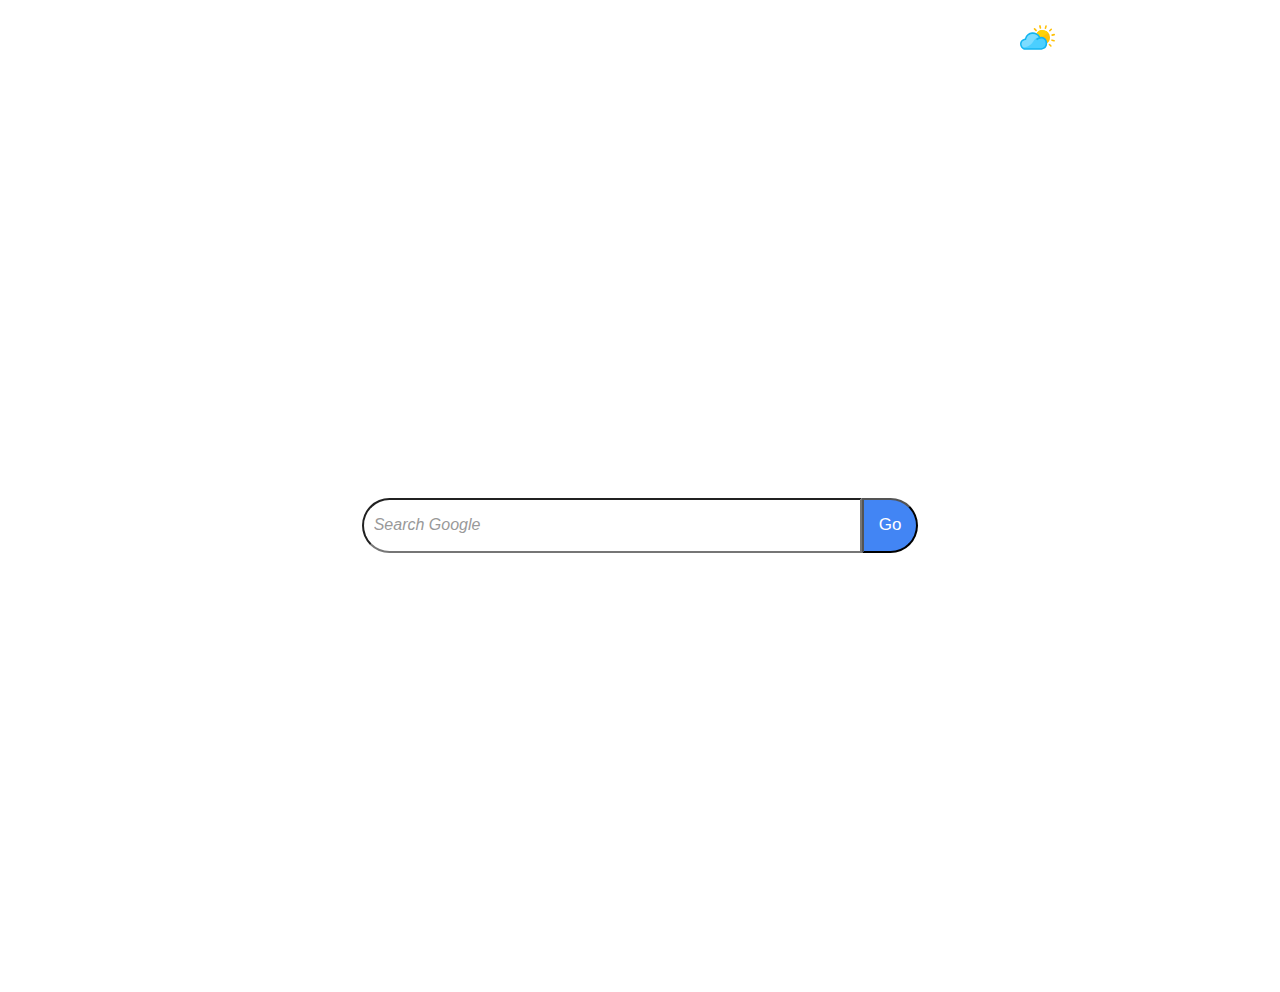
==== index.html @ b6020d90 "V1 upload" ====
<!DOCTYPE html>
<html lang="en">
<head>
    <meta charset="UTF-8">
    <meta name="viewport" content="width=device-width, initial-scale=1.0">
    <title>Redirect Example</title>
    <script>
        // JavaScript om het schermformaat te detecteren en door te verwijzen
        function redirectToCorrectPage() {
            if (window.innerWidth <= 768) {
                // Mobiel of tablet formaat
                window.location.href = 'phone.html';
            } else {
                // Desktop formaat
                window.location.href = 'desktop.html';
            }
        }

        // Roep de functie op bij het laden van de pagina
        window.onload = redirectToCorrectPage;
    </script>
</head>
<body>
    <!-- Inhoud van je pagina -->
    <h1>Welkom op de website</h1>
</body>
</html>
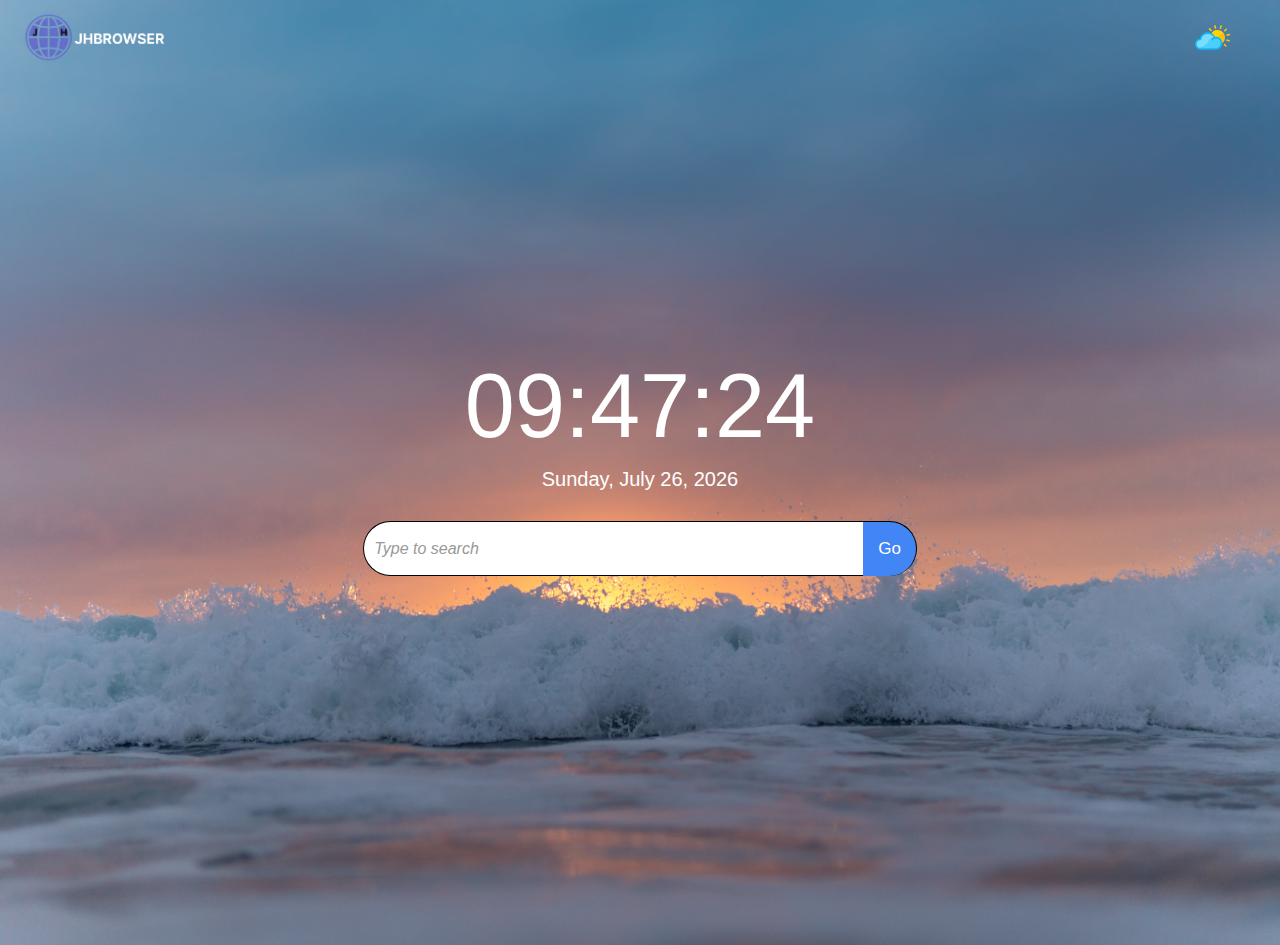
==== commit 36072f78: "Version 2" ====
--- a/index.html
+++ b/index.html
@@ -1,27 +1,43 @@
-<!DOCTYPE html>
-<html lang="en">
+<!--       _ _    _ ____  _____   ______          _______ ______ _____  
+      | | |  | |  _ \|  __ \ / __ \ \        / / ____|  ____|  __ \ 
+      | | |__| | |_) | |__) | |  | \ \  /\  / / (___ | |__  | |__) |
+  _   | |  __  |  _ <|  _  /| |  | |\ \/  \/ / \___ \|  __| |  _  / 
+ | |__| | |  | | |_) | | \ \| |__| | \  /\  /  ____) | |____| | \ \ 
+  \____/|_|  |_|____/|_|  \_\\____/   \/  \/  |_____/|______|_|  \_\
+-->
 <head>
     <meta charset="UTF-8">
     <meta name="viewport" content="width=device-width, initial-scale=1.0">
-    <title>Redirect Example</title>
-    <script>
-        // JavaScript om het schermformaat te detecteren en door te verwijzen
-        function redirectToCorrectPage() {
-            if (window.innerWidth <= 768) {
-                // Mobiel of tablet formaat
-                window.location.href = 'phone.html';
-            } else {
-                // Desktop formaat
-                window.location.href = 'desktop.html';
-            }
-        }
-
-        // Roep de functie op bij het laden van de pagina
-        window.onload = redirectToCorrectPage;
-    </script>
+    <link rel="stylesheet" href="/styles/style.css">
+    <link rel="shortcut icon" href="/assets/logonormal.png" type="image/x-icon">
+    <title>JHBROWSER</title>
 </head>
-<body>
-    <!-- Inhoud van je pagina -->
-    <h1>Welkom op de website</h1>
-</body>
-</html>+<body class="background-container">
+    <img src="/assets/logofullwhite.png" id="logo">
+    <div class="search-container">
+        <div id="clock"></div>
+        <div id="date"></div>
+        <form id="searchForm" method="get" action="results.html" class="search-form" onsubmit="return validateSearch()">
+          <input id="searchInput" type="text" name="q" autofocus placeholder="Type to search">
+            <button type="submit">Go<i class="fa fa-search"></i></button>
+        </form>
+    </div>
+      <div id="weatherButton" onclick="toggleWeatherBox()">
+        <svg id="weatherIcon" data-name="Layer 1" xmlns="http://www.w3.org/2000/svg" viewBox="0 0 122.88 86.67"><defs><style>.cls-1{fill:#ffc106;}.cls-2{fill:#ffd205;}.cls-3{fill:#13b5f0;}.cls-4{fill:#4bcfff;}.cls-5{fill:#7cdcff;}</style></defs><title>weather</title><path class="cls-1" d="M67.15,3.56a2.84,2.84,0,1,1,5.49-1.44l1.84,7.06A2.84,2.84,0,0,1,69,10.62L67.15,3.56ZM86.52,18.62A25.41,25.41,0,0,1,92.62,65l-1.48-8.12c-1-10.87-10.63-13.51-22.84-13.66-1.28-5.41-4.94-9.4-11.08-11.89a25.41,25.41,0,0,1,29.3-12.75ZM88.61,2.55A2.85,2.85,0,0,1,94.1,4.06l-1.94,7a2.85,2.85,0,1,1-5.49-1.51l1.94-7Zm19.11,9.87a2.83,2.83,0,0,1,4,4l-5.19,5.12a2.84,2.84,0,0,1-4-4l5.2-5.12Zm11.6,18.08a2.84,2.84,0,0,1,1.44,5.5l-7.06,1.83a2.84,2.84,0,1,1-1.44-5.49l7.06-1.84Zm1,21.47a2.84,2.84,0,1,1-1.51,5.48l-7-1.94A2.84,2.84,0,1,1,113.3,50l7,1.94Zm-9.87,19.1a2.84,2.84,0,0,1-4,4l-5.12-5.2a2.84,2.84,0,0,1,4-4l5.12,5.2ZM49.07,15.16a2.83,2.83,0,0,1,4-4l5.11,5.19a2.84,2.84,0,1,1-4,4l-5.11-5.2Z"/><path class="cls-2" d="M86.52,18.62a25.33,25.33,0,0,1,13.16,8.7L72.36,43.42c-1.32-.09-2.67-.14-4.06-.16-1.28-5.41-4.94-9.4-11.08-11.89a25.41,25.41,0,0,1,29.3-12.75Z"/><path class="cls-3" d="M71.49,41.22a23.47,23.47,0,0,1,3.72-.28,19.12,19.12,0,0,1,14.23,6.18,23.82,23.82,0,0,1,2.35,3A25.64,25.64,0,0,1,95.5,64.08a22.89,22.89,0,0,1-4.08,13.38,21.33,21.33,0,0,1-6.74,5.76,34.83,34.83,0,0,1-9.08,3.37l-.63.08H18.17l-.36,0a21.75,21.75,0,0,1-5.66-1.46,17.8,17.8,0,0,1-4.7-2.82A19.77,19.77,0,0,1,4,78.68,21.27,21.27,0,0,1,0,66.39,18.9,18.9,0,0,1,4.29,54.07a18.39,18.39,0,0,1,3.37-3.14,23,23,0,0,1,5.16-2.76,31.48,31.48,0,0,1,4.28-1.3,28.08,28.08,0,0,1,10-15.66,29.2,29.2,0,0,1,15.09-5.89,30.17,30.17,0,0,1,16,2.79A28.66,28.66,0,0,1,71.49,41.22Z"/><path class="cls-4" d="M67.11,48.44c-.58.28-1.17.6-1.76.94a41.51,41.51,0,0,0-5.24,3.71l-3.76-4.3a31.8,31.8,0,0,1,4.2-3.28,29.89,29.89,0,0,1,3.71-2.06c.52-.25,1-.49,1.56-.72a22.91,22.91,0,0,0-10.09-9.48,24.63,24.63,0,0,0-13-2.25,23.43,23.43,0,0,0-12.14,4.74,22.79,22.79,0,0,0-8.34,14.09l-.37,2L20,52.13a26.53,26.53,0,0,0-5.1,1.37A17.05,17.05,0,0,0,11,55.57a12.22,12.22,0,0,0-2.34,2.18,13.09,13.09,0,0,0-3,8.62,15.58,15.58,0,0,0,2.94,9A14.71,14.71,0,0,0,11.1,78a12.43,12.43,0,0,0,3.21,1.92,16.55,16.55,0,0,0,4,1H74.65a29,29,0,0,0,7.23-2.71,15.55,15.55,0,0,0,5-4.2,17.23,17.23,0,0,0,2.94-10A19.79,19.79,0,0,0,87,53.26,16.7,16.7,0,0,0,85.24,51a13.43,13.43,0,0,0-10.06-4.37,19.67,19.67,0,0,0-8.07,1.79Z"/><path class="cls-5" d="M65.54,42.25a22.92,22.92,0,0,0-9.81-9,24.63,24.63,0,0,0-13-2.25,23.43,23.43,0,0,0-12.14,4.74,22.79,22.79,0,0,0-8.34,14.09l-.37,2L20,52.13a26.53,26.53,0,0,0-5.1,1.37A17.05,17.05,0,0,0,11,55.57a12.22,12.22,0,0,0-2.34,2.18,13.09,13.09,0,0,0-3,8.62,15.58,15.58,0,0,0,2.94,9A14.71,14.71,0,0,0,11.1,78l.5.39C50.28,73.81,43.4,45.7,65.54,42.25Z"/></svg>
+      </div>
+      
+      <div id="weatherBox">
+      <div id="box">
+          <img id="weatherConditionIcon">
+          <p id="description"></p>
+          <p id="location">getting weather information</p>
+          <p id="temperature"></p>
+      </div>
+        <!-- Voeg een element toe voor het weericoon -->
+      </div>
+      <script src="/scripts/weather.js"></script>
+      <script src="/scripts/background.js"></script>
+      <script src="/scripts/clock.js"></script>
+    </body>
+</html>
+    
--- a/styles/style.css
+++ b/styles/style.css
@@ -0,0 +1,194 @@
+body {
+    font-family: 'Roboto', sans-serif;
+  }
+  #clock {
+    font-size: 90px;
+    color: white;
+    margin-bottom: 10px;
+    display: flex;
+  }
+  
+  #date {
+    display: flex;
+    font-size: 20px;
+    color: white;
+    margin-bottom: 30px;
+  } 
+  #bookmarks-container {
+    gap: 10px;
+    display: flex;
+    flex-wrap: wrap;
+    justify-content: center;
+    margin-top: 20px;
+  }
+  
+  .bookmark {
+  width: 100px;
+  height: 50px;
+  background-color: #3498db;
+  color: #fff;
+  display: flex;
+  align-items: center;
+  justify-content: center;
+  text-align: center;
+  cursor: pointer;
+  margin-bottom: 10px;
+  }
+  svg {
+  fill: currentColor;
+  }
+  
+  .background-container {
+  position: absolute;
+  top: 0;
+  left: 0;
+  width: 100%;
+  height: 100%;
+  z-index: -1;
+  background-size: cover;
+  background-position: center;
+  transition: background-image 1s ease;
+  background-size: contain;
+  background-size: 100% 100%;
+  z-index: -1;
+  }
+  body, html {
+  height: 105%;
+  margin: 0;
+  overflow: hidden;
+  }
+  .search-container {
+  display: flex;
+  justify-content: center;
+  align-items: center;
+  height: 90vh;
+  flex-direction: column;
+  }
+  form {
+  display: flex;
+  align-items: center;
+  justify-content: center;
+  }
+  input[type="text"]{
+  padding: 10px;
+  font-size: 16px;
+  width: 500px;
+  height: 55px;
+  border-radius: 50px 0 0 50px;;
+  border-bottom: 1px solid;
+  border-left: 1px solid;
+  border-right: 0px;
+  border-top: 1px solid;
+  }
+  input[type="text"]:focus {
+    outline: none;
+  }
+  button[type="submit"]{
+  position: relative;
+  padding: 10px 15px;
+  background-color: #4285f4;
+  border-radius: 0 5px 5px 0;
+  font-size: 17px;
+  cursor: pointer;
+  border-radius: 0 50px 50px 0;
+  height: 55px;
+  border-bottom: 1px black;
+  border-left: 0px solid black;
+  border-right: 1px solid black;
+  border-top: 1px solid black;
+  color: white;
+  transition: background-color 0.5s ease-in-out;
+  }
+  button[type="submit"]:hover {
+  background-color: #0c69ff;
+  }
+  /* Stijl voor de placeholder tekst */
+  ::placeholder {
+  color: #999; /* Kleur van de placeholder tekst */
+  font-size: 16px; /* Grootte van de tekst */
+  font-style: italic; /* Schuin weergeven (italic) */
+  /* Voeg andere stijlen toe zoals nodig */
+  width: 50000px;
+  }
+  h6 {
+  font-size: 2px;
+  }
+  h1 {
+  text-align: left;
+  color: white;
+  }
+  #logo {
+    width: 150px;
+    margin-left: 20px;
+    margin-top: 10px;
+  }
+  
+        
+  #weatherButton {
+    position: fixed;
+    top: 20px;
+    right: 50px;
+    cursor: pointer;
+  }
+
+  #weatherBox {
+    display: none;
+    position: fixed;
+    top: 60px;
+    right: 20px;
+    width: 200px;
+    background: linear-gradient(to bottom, #ffcccc, #cc0000); /* Van licht rood naar donker rood */
+    padding: 10px;
+    box-shadow: 0 0 10px rgba(0, 0, 0, 0.2);
+    border: 1px solid #ccc;
+    z-index: 1;
+    border-radius: 10px;
+  }
+
+#box {
+    border-radius: 10px;
+    padding: 20px;
+    box-shadow: 0 0 10px rgba(0, 0, 0, 0.2);
+    text-align: center;
+    background-color: rgba(200, 200, 200, 0.8); /* Semi-transparante grijze achtergrond */
+  }
+
+  #weatherIcon {
+    fill: #3498db;
+    width: 35px;
+    height: 35px;
+  }
+
+  #location {
+    font-size: 1.2em;
+    font-weight: bold;
+  }
+
+  #temperature {
+    margin-top: 10px;
+    font-size: 1.5em;
+  }
+
+  #description {
+    margin-top: 10px;
+  }
+  #weatherConditionIcon {
+    width: 50px;
+    height: 50px;
+  }
+  @media screen and (max-width: 570px) {
+    #clock {
+      font-size: 80px;
+  
+    }
+    #date {
+      display: none;
+    }
+    input[type="text"] {
+      width: 75vw;
+    }
+    .search-container {
+      width: 100%;
+    }
+  }
+
